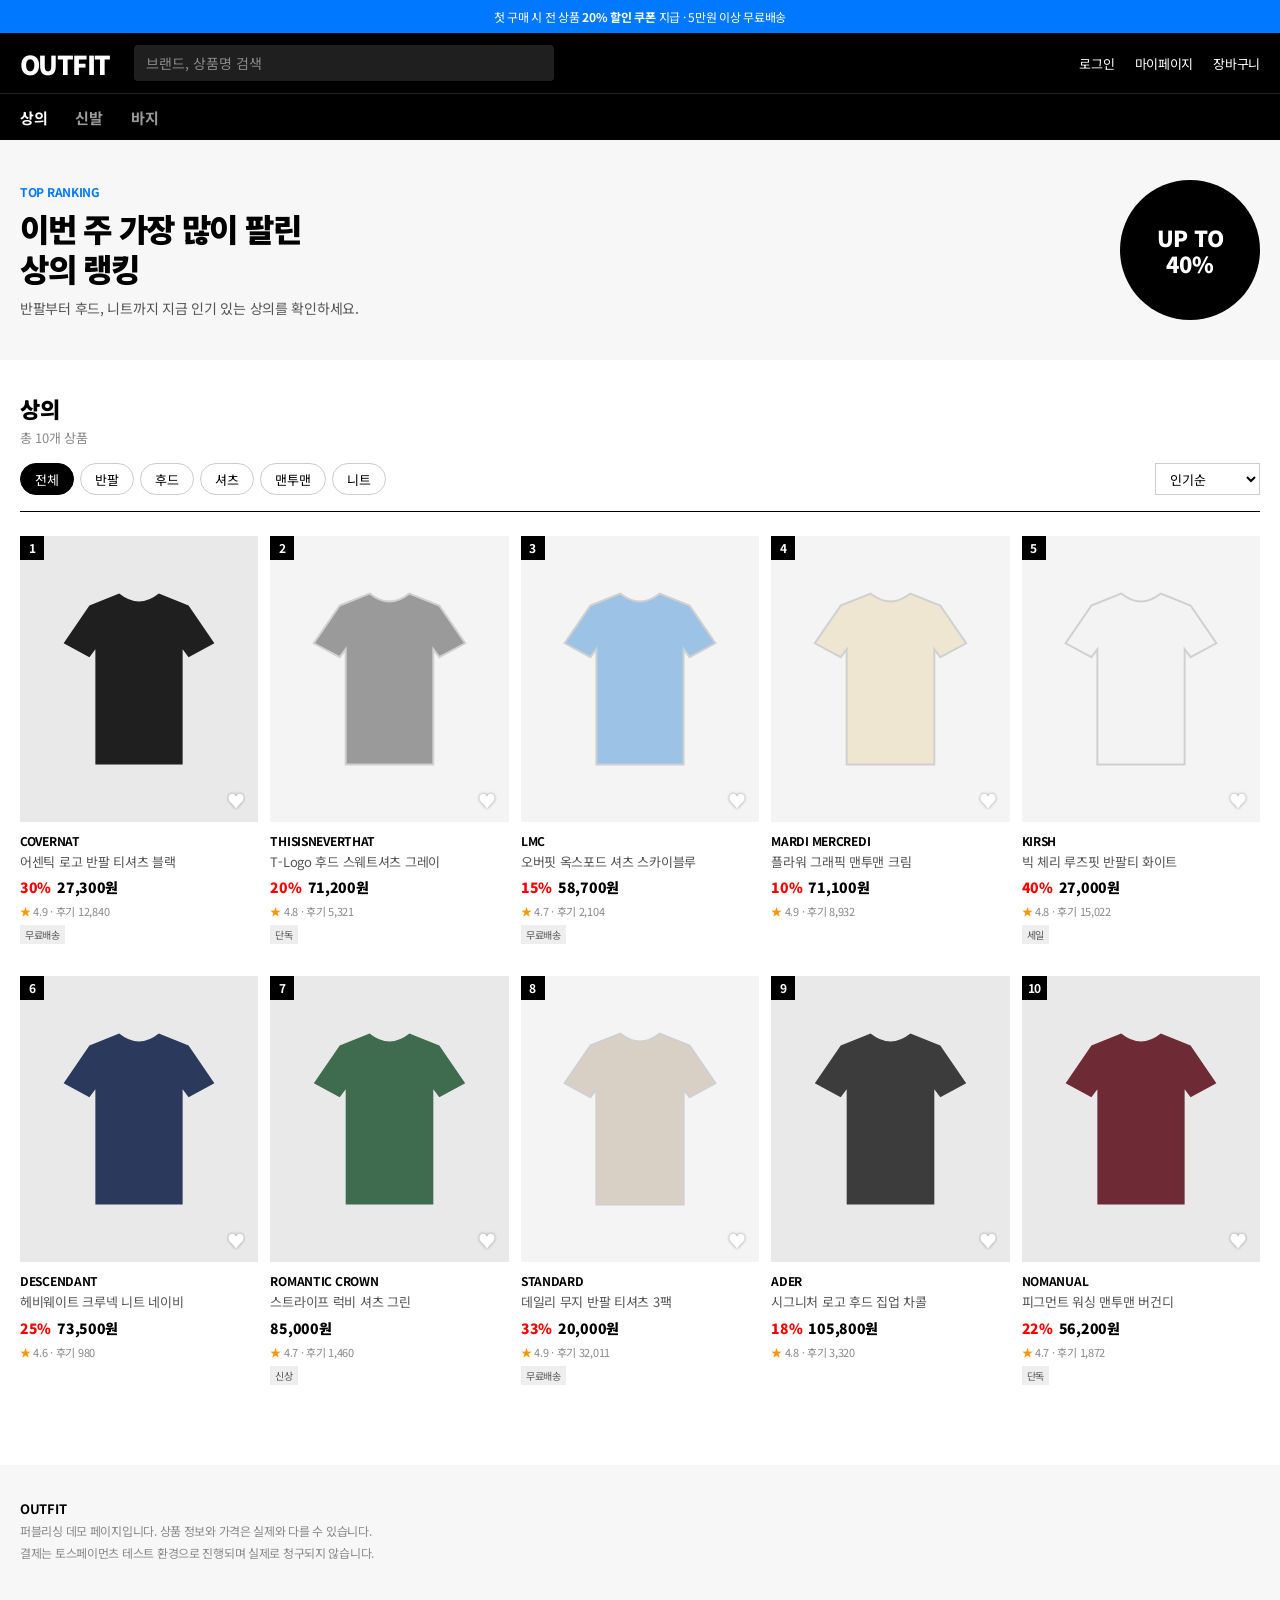
==== index.html @ f0b85797 "토스페이먼츠 결제위젯 연동 쇼핑몰 데모 상의/신발/바지 상품 페이지, 장바구니, 주문서, 결제 승인 서버(server.js)" ====
<!DOCTYPE html>
<html lang="ko">
<head>
  <meta charset="UTF-8">
  <meta name="viewport" content="width=device-width, initial-scale=1.0">
  <title>상의 | OUTFIT</title>
  <link rel="preconnect" href="https://fonts.googleapis.com">
  <link rel="preconnect" href="https://fonts.gstatic.com" crossorigin>
  <link href="https://fonts.googleapis.com/css2?family=Noto+Sans+KR:wght@400;700;900&display=swap" rel="stylesheet">
  <link rel="stylesheet" href="css/style.css">
</head>
<body data-category="top">
  <p class="top-banner">첫 구매 시 전 상품 <b>20% 할인 쿠폰</b> 지급 · 5만원 이상 무료배송</p>

  <header class="header">
    <div class="inner header__row">
      <h1><a href="index.html" class="logo">OUTFIT</a></h1>
      <label class="search">
        <span class="blind">상품 검색</span>
        <input type="search" placeholder="브랜드, 상품명 검색">
      </label>
      <nav class="header__util">
        <a href="#" class="hide-m">로그인</a>
        <a href="#" class="hide-m">마이페이지</a>
        <a href="#" class="cart-btn">장바구니<span class="cart-count">0</span></a>
      </nav>
    </div>
    <nav class="gnb">
      <ul class="inner">
        <li><a href="index.html" class="is-active">상의</a></li>
        <li><a href="shoes.html">신발</a></li>
        <li><a href="pants.html">바지</a></li>
      </ul>
    </nav>
  </header>

  <main>
    <section class="hero">
      <div class="inner hero__inner">
        <div>
          <p class="hero__label">TOP RANKING</p>
          <h2 class="hero__title">이번 주 가장 많이 팔린<br>상의 랭킹</h2>
          <p class="hero__desc">반팔부터 후드, 니트까지 지금 인기 있는 상의를 확인하세요.</p>
        </div>
        <div class="hero__badge">UP TO<br>40%</div>
      </div>
    </section>

    <section class="inner">
      <div class="section-head">
        <div>
          <h2>상의</h2>
          <p>총 <span class="list-count">0</span>개 상품</p>
        </div>
      </div>
      <div class="toolbar">
        <div class="chips"></div>
        <select class="sort" aria-label="정렬">
          <option value="rank">인기순</option>
          <option value="low">낮은 가격순</option>
          <option value="high">높은 가격순</option>
          <option value="sale">할인율순</option>
          <option value="review">후기 많은순</option>
        </select>
      </div>
      <ul class="grid"></ul>
    </section>
  </main>

  <footer class="footer">
    <div class="inner">
      <strong>OUTFIT</strong>
      <p>퍼블리싱 데모 페이지입니다. 상품 정보와 가격은 실제와 다를 수 있습니다.</p>
      <p>결제는 토스페이먼츠 테스트 환경으로 진행되며 실제로 청구되지 않습니다.</p>
    </div>
  </footer>

  <!-- 상품 상세 모달 -->
  <div class="dim"></div>
  <div class="modal" role="dialog" aria-modal="true" aria-label="상품 상세">
    <div class="modal__thumb"><img src="" alt=""></div>
    <div class="modal__body">
      <button type="button" class="modal__close" aria-label="닫기">×</button>
      <p class="modal__brand"></p>
      <p class="modal__name"></p>
      <p class="modal__price"></p>
      <p class="modal__label">사이즈</p>
      <div class="sizes"></div>
      <p class="modal__label">수량</p>
      <div class="qty">
        <button type="button" data-step="-1" aria-label="수량 빼기">−</button>
        <input type="text" value="1" readonly aria-label="수량">
        <button type="button" data-step="1" aria-label="수량 더하기">+</button>
      </div>
      <p class="modal__total"><span>총 상품금액</span><strong>0원</strong></p>
      <div class="modal__btns">
        <button type="button" class="btn" data-action="cart">장바구니</button>
        <button type="button" class="btn btn--black" data-action="buy">바로 구매</button>
      </div>
    </div>
  </div>

  <!-- 장바구니 드로어 -->
  <aside class="drawer" aria-label="장바구니">
    <div class="drawer__head">
      <h2>장바구니</h2>
      <button type="button" class="drawer__close" aria-label="닫기">×</button>
    </div>
    <div class="drawer__list"></div>
    <div class="drawer__foot">
      <p class="drawer__sum"><span>총 결제금액</span><strong class="drawer__total">0원</strong></p>
      <button type="button" class="btn btn--black drawer__order">주문하기</button>
    </div>
  </aside>

  <script src="js/products.js"></script>
  <script src="js/cart.js"></script>
  <script src="js/shop.js"></script>
</body>
</html>
---- css/style.css ----
/* ===== Base ===== */
:root {
  --black: #000;
  --white: #fff;
  --gray-50: #f7f7f7;
  --gray-100: #eee;
  --gray-300: #ccc;
  --gray-500: #888;
  --gray-700: #555;
  --red: #ff0000;
  --blue: #0078ff;
  --max: 1280px;
}

* { box-sizing: border-box; margin: 0; padding: 0; }
html { -webkit-text-size-adjust: 100%; }
body {
  font-family: "Noto Sans KR", -apple-system, BlinkMacSystemFont, "Malgun Gothic", sans-serif;
  font-size: 14px;
  color: var(--black);
  background: var(--white);
  letter-spacing: -0.02em;
}
a { color: inherit; text-decoration: none; }
button { font: inherit; color: inherit; background: none; border: 0; cursor: pointer; }
ul { list-style: none; }
img { display: block; max-width: 100%; }
.inner { max-width: var(--max); margin: 0 auto; padding: 0 20px; }
.blind { position: absolute; width: 1px; height: 1px; overflow: hidden; clip: rect(0 0 0 0); }

/* ===== Header ===== */
.top-banner {
  background: var(--blue);
  color: var(--white);
  text-align: center;
  font-size: 12px;
  padding: 8px 16px;
}
.header { background: var(--black); color: var(--white); position: sticky; top: 0; z-index: 50; }
.header__row { display: flex; align-items: center; gap: 24px; height: 60px; }
.logo { font-size: 26px; font-weight: 900; letter-spacing: -0.06em; }
.search {
  flex: 1;
  max-width: 420px;
  display: flex;
  align-items: center;
  background: #1f1f1f;
  border-radius: 4px;
  padding: 0 12px;
}
.search input {
  flex: 1;
  height: 36px;
  border: 0;
  background: transparent;
  color: var(--white);
  font: inherit;
  outline: none;
}
.search input::placeholder { color: #8a8a8a; }
.header__util { margin-left: auto; display: flex; gap: 20px; font-size: 13px; }
.cart-btn { position: relative; }
.cart-count {
  position: absolute;
  top: -8px;
  right: -14px;
  min-width: 18px;
  height: 18px;
  padding: 0 5px;
  border-radius: 9px;
  background: var(--white);
  color: var(--black);
  font-size: 11px;
  font-weight: 700;
  line-height: 18px;
  text-align: center;
}

.gnb { border-top: 1px solid #222; }
.gnb ul { display: flex; gap: 28px; height: 46px; align-items: center; overflow-x: auto; scrollbar-width: none; }
.gnb ul::-webkit-scrollbar { display: none; }
.gnb a { font-size: 15px; font-weight: 700; color: #9a9a9a; white-space: nowrap; padding: 13px 0; border-bottom: 2px solid transparent; }
.gnb a:hover { color: var(--white); }
.gnb a.is-active { color: var(--white); border-bottom-color: var(--white); }

/* ===== Hero ===== */
.hero { background: var(--gray-50); }
.hero__inner { display: flex; align-items: center; justify-content: space-between; gap: 24px; padding: 40px 20px; }
.hero__label { font-size: 12px; font-weight: 700; color: var(--blue); margin-bottom: 8px; }
.hero__title { font-size: 32px; font-weight: 900; line-height: 1.25; letter-spacing: -0.04em; }
.hero__desc { margin-top: 10px; color: var(--gray-700); }
.hero__badge {
  flex-shrink: 0;
  width: 140px;
  height: 140px;
  border-radius: 50%;
  background: var(--black);
  color: var(--white);
  display: grid;
  place-items: center;
  text-align: center;
  font-weight: 900;
  font-size: 22px;
  line-height: 1.2;
}

/* ===== Toolbar ===== */
.section-head { display: flex; align-items: flex-end; justify-content: space-between; gap: 16px; padding: 32px 0 16px; }
.section-head h2 { font-size: 22px; font-weight: 900; }
.section-head p { color: var(--gray-500); font-size: 13px; margin-top: 4px; }
.toolbar { display: flex; align-items: center; justify-content: space-between; gap: 12px; flex-wrap: wrap; padding-bottom: 16px; border-bottom: 1px solid var(--black); }
.chips { display: flex; gap: 6px; flex-wrap: wrap; }
.chip {
  height: 32px;
  padding: 0 14px;
  border: 1px solid var(--gray-300);
  border-radius: 16px;
  font-size: 13px;
  background: var(--white);
}
.chip.is-active { background: var(--black); border-color: var(--black); color: var(--white); }
.sort {
  height: 32px;
  border: 1px solid var(--gray-300);
  padding: 0 10px;
  font: inherit;
  font-size: 13px;
  background: var(--white);
}

/* ===== Product grid ===== */
.grid {
  display: grid;
  grid-template-columns: repeat(5, 1fr);
  gap: 32px 12px;
  padding: 24px 0 80px;
}
.card { position: relative; cursor: pointer; }
.card__thumb { position: relative; aspect-ratio: 5 / 6; background: var(--gray-50); overflow: hidden; }
.card__thumb img { width: 100%; height: 100%; object-fit: cover; transition: transform .3s; }
.card:hover .card__thumb img { transform: scale(1.04); }
.card__rank {
  position: absolute;
  top: 0;
  left: 0;
  min-width: 24px;
  height: 24px;
  padding: 0 6px;
  background: var(--black);
  color: var(--white);
  font-size: 12px;
  font-weight: 700;
  line-height: 24px;
  text-align: center;
}
.card__like {
  position: absolute;
  right: 8px;
  bottom: 8px;
  width: 28px;
  height: 28px;
  font-size: 18px;
  color: var(--white);
  text-shadow: 0 0 3px rgba(0, 0, 0, .4);
}
.card__like.is-on { color: var(--red); text-shadow: none; }
.card__info { padding-top: 10px; }
.card__brand { font-size: 12px; font-weight: 700; }
.card__name {
  margin-top: 4px;
  font-size: 13px;
  color: var(--gray-700);
  line-height: 1.4;
  display: -webkit-box;
  -webkit-line-clamp: 2;
  -webkit-box-orient: vertical;
  overflow: hidden;
}
.card__price { margin-top: 6px; display: flex; gap: 6px; align-items: baseline; }
.card__sale { color: var(--red); font-weight: 900; font-size: 14px; }
.card__amount { font-weight: 900; font-size: 14px; }
.card__meta { margin-top: 6px; font-size: 11px; color: var(--gray-500); }
.card__meta b { color: #ff9500; }
.tag { display: inline-block; margin-top: 6px; padding: 2px 5px; font-size: 10px; background: var(--gray-100); color: var(--gray-700); }
.empty { grid-column: 1 / -1; padding: 80px 0; text-align: center; color: var(--gray-500); }

/* ===== Modal (product detail) ===== */
.dim {
  position: fixed;
  inset: 0;
  background: rgba(0, 0, 0, .5);
  z-index: 100;
  display: none;
}
.dim.is-open { display: block; }
.modal {
  position: fixed;
  left: 50%;
  top: 50%;
  transform: translate(-50%, -50%);
  width: min(860px, calc(100% - 32px));
  max-height: calc(100% - 32px);
  overflow-y: auto;
  background: var(--white);
  z-index: 101;
  display: none;
}
.modal.is-open { display: grid; grid-template-columns: 1fr 1fr; }
.modal__thumb { background: var(--gray-50); aspect-ratio: 5 / 6; }
.modal__thumb img { width: 100%; height: 100%; object-fit: cover; }
.modal__body { padding: 28px 24px; display: flex; flex-direction: column; }
.modal__close { position: absolute; top: 10px; right: 12px; font-size: 26px; line-height: 1; }
.modal__brand { font-weight: 700; font-size: 13px; text-decoration: underline; }
.modal__name { font-size: 20px; font-weight: 700; margin-top: 8px; line-height: 1.4; }
.modal__price { margin-top: 16px; display: flex; gap: 8px; align-items: baseline; }
.modal__price del { color: var(--gray-500); font-size: 13px; }
.modal__price .card__sale, .modal__price .card__amount { font-size: 22px; }
.modal__label { margin-top: 24px; font-size: 13px; font-weight: 700; }
.sizes { display: flex; gap: 6px; flex-wrap: wrap; margin-top: 8px; }
.size {
  min-width: 52px;
  height: 40px;
  padding: 0 10px;
  border: 1px solid var(--gray-300);
  font-size: 13px;
}
.size.is-active { border-color: var(--black); background: var(--black); color: var(--white); }
.qty { display: inline-flex; margin-top: 8px; border: 1px solid var(--gray-300); }
.qty button { width: 36px; height: 36px; font-size: 16px; }
.qty input { width: 48px; border: 0; border-left: 1px solid var(--gray-300); border-right: 1px solid var(--gray-300); text-align: center; font: inherit; }
.modal__total { margin-top: auto; padding-top: 24px; display: flex; justify-content: space-between; font-weight: 700; }
.modal__total strong { font-size: 20px; font-weight: 900; }
.modal__btns { display: grid; grid-template-columns: 1fr 1fr; gap: 8px; margin-top: 16px; }

.btn {
  height: 52px;
  font-size: 15px;
  font-weight: 700;
  border: 1px solid var(--black);
  background: var(--white);
  display: inline-flex;
  align-items: center;
  justify-content: center;
}
.btn--black { background: var(--black); color: var(--white); }
.btn--blue { background: var(--blue); border-color: var(--blue); color: var(--white); }
.btn:disabled { opacity: .4; cursor: not-allowed; }

/* ===== Cart drawer ===== */
.drawer {
  position: fixed;
  top: 0;
  right: 0;
  width: min(420px, 100%);
  height: 100%;
  background: var(--white);
  z-index: 101;
  transform: translateX(100%);
  transition: transform .25s;
  display: flex;
  flex-direction: column;
}
.drawer.is-open { transform: none; }
.drawer__head { display: flex; justify-content: space-between; align-items: center; height: 60px; padding: 0 20px; border-bottom: 1px solid var(--black); }
.drawer__head h2 { font-size: 18px; font-weight: 900; }
.drawer__head button { font-size: 26px; }
.drawer__list { flex: 1; overflow-y: auto; padding: 0 20px; }
.drawer__foot { padding: 16px 20px 20px; border-top: 1px solid var(--gray-100); }
.drawer__sum { display: flex; justify-content: space-between; margin-bottom: 12px; font-weight: 700; }
.drawer__sum strong { font-size: 18px; font-weight: 900; }
.drawer__foot .btn { width: 100%; }

.line { display: flex; gap: 12px; padding: 16px 0; border-bottom: 1px solid var(--gray-100); }
.line__thumb { width: 72px; flex-shrink: 0; aspect-ratio: 5 / 6; background: var(--gray-50); }
.line__thumb img { width: 100%; height: 100%; object-fit: cover; }
.line__info { flex: 1; min-width: 0; }
.line__brand { font-size: 12px; font-weight: 700; }
.line__name { font-size: 13px; color: var(--gray-700); margin-top: 2px; }
.line__opt { font-size: 12px; color: var(--gray-500); margin-top: 4px; }
.line__bottom { display: flex; justify-content: space-between; align-items: center; margin-top: 8px; }
.line__bottom .qty { margin-top: 0; }
.line__bottom .qty button { width: 28px; height: 28px; }
.line__bottom .qty input { width: 36px; }
.line__price { font-weight: 900; }
.line__del { font-size: 12px; color: var(--gray-500); text-decoration: underline; }

/* ===== Toast ===== */
.toast {
  position: fixed;
  left: 50%;
  bottom: 32px;
  transform: translate(-50%, 20px);
  background: rgba(0, 0, 0, .85);
  color: var(--white);
  padding: 12px 20px;
  border-radius: 4px;
  font-size: 13px;
  opacity: 0;
  pointer-events: none;
  transition: .2s;
  z-index: 200;
}
.toast.is-show { opacity: 1; transform: translate(-50%, 0); }

/* ===== Checkout ===== */
.page-title { font-size: 24px; font-weight: 900; padding: 32px 0 16px; border-bottom: 1px solid var(--black); }
.checkout { display: grid; grid-template-columns: 1fr 380px; gap: 40px; padding: 24px 0 80px; align-items: start; }
.box + .box { margin-top: 32px; }
.box__title { font-size: 16px; font-weight: 900; padding-bottom: 12px; border-bottom: 1px solid var(--gray-100); }
.form-row { display: grid; grid-template-columns: 100px 1fr; align-items: center; gap: 12px; margin-top: 12px; }
.form-row label { font-size: 13px; color: var(--gray-700); }
.form-row input {
  height: 42px;
  padding: 0 12px;
  border: 1px solid var(--gray-300);
  font: inherit;
  outline: none;
}
.form-row input:focus { border-color: var(--black); }
.summary { position: sticky; top: 130px; border: 1px solid var(--black); padding: 20px; }
.summary__row { display: flex; justify-content: space-between; margin-top: 10px; font-size: 13px; }
.summary__row.is-total { margin-top: 16px; padding-top: 16px; border-top: 1px solid var(--gray-100); font-size: 15px; font-weight: 700; }
.summary__row.is-total strong { font-size: 22px; font-weight: 900; color: var(--blue); }
.summary .btn { width: 100%; margin-top: 20px; }
.notice { margin-top: 12px; font-size: 12px; color: var(--gray-500); line-height: 1.6; }
#payment-method, #agreement { margin: 0 -24px; }

/* ===== Result ===== */
.result { max-width: 520px; margin: 0 auto; padding: 80px 20px; text-align: center; }
.result__icon {
  width: 72px;
  height: 72px;
  margin: 0 auto 20px;
  border-radius: 50%;
  background: var(--black);
  color: var(--white);
  font-size: 34px;
  display: grid;
  place-items: center;
}
.result__icon.is-fail { background: var(--red); }
.result h1 { font-size: 24px; font-weight: 900; }
.result p { margin-top: 8px; color: var(--gray-700); }
.result dl { margin-top: 32px; text-align: left; border-top: 1px solid var(--black); }
.result dl div { display: flex; justify-content: space-between; gap: 16px; padding: 12px 0; border-bottom: 1px solid var(--gray-100); font-size: 13px; }
.result dt { color: var(--gray-500); flex-shrink: 0; }
.result dd { font-weight: 700; word-break: break-all; text-align: right; }
.result .btn { width: 100%; margin-top: 32px; }

/* ===== Footer ===== */
.footer { background: var(--gray-50); padding: 32px 0 48px; font-size: 12px; color: var(--gray-500); line-height: 1.8; }
.footer strong { color: var(--black); font-size: 13px; }

/* ===== Responsive ===== */
@media (max-width: 1100px) { .grid { grid-template-columns: repeat(4, 1fr); } }
@media (max-width: 860px) {
  .grid { grid-template-columns: repeat(3, 1fr); }
  .checkout { grid-template-columns: 1fr; }
  .summary { position: static; }
  .header__util .hide-m { display: none; }
}
@media (max-width: 640px) {
  .inner { padding: 0 16px; }
  .header__row { gap: 12px; }
  .logo { font-size: 22px; }
  .search { display: none; }
  .hero__inner { padding: 28px 16px; }
  .hero__title { font-size: 24px; }
  .hero__badge { width: 96px; height: 96px; font-size: 16px; }
  .grid { grid-template-columns: repeat(2, 1fr); gap: 24px 8px; }
  .modal.is-open { grid-template-columns: 1fr; }
  .modal__thumb { aspect-ratio: 1 / 1; }
  .form-row { grid-template-columns: 1fr; gap: 6px; }
}
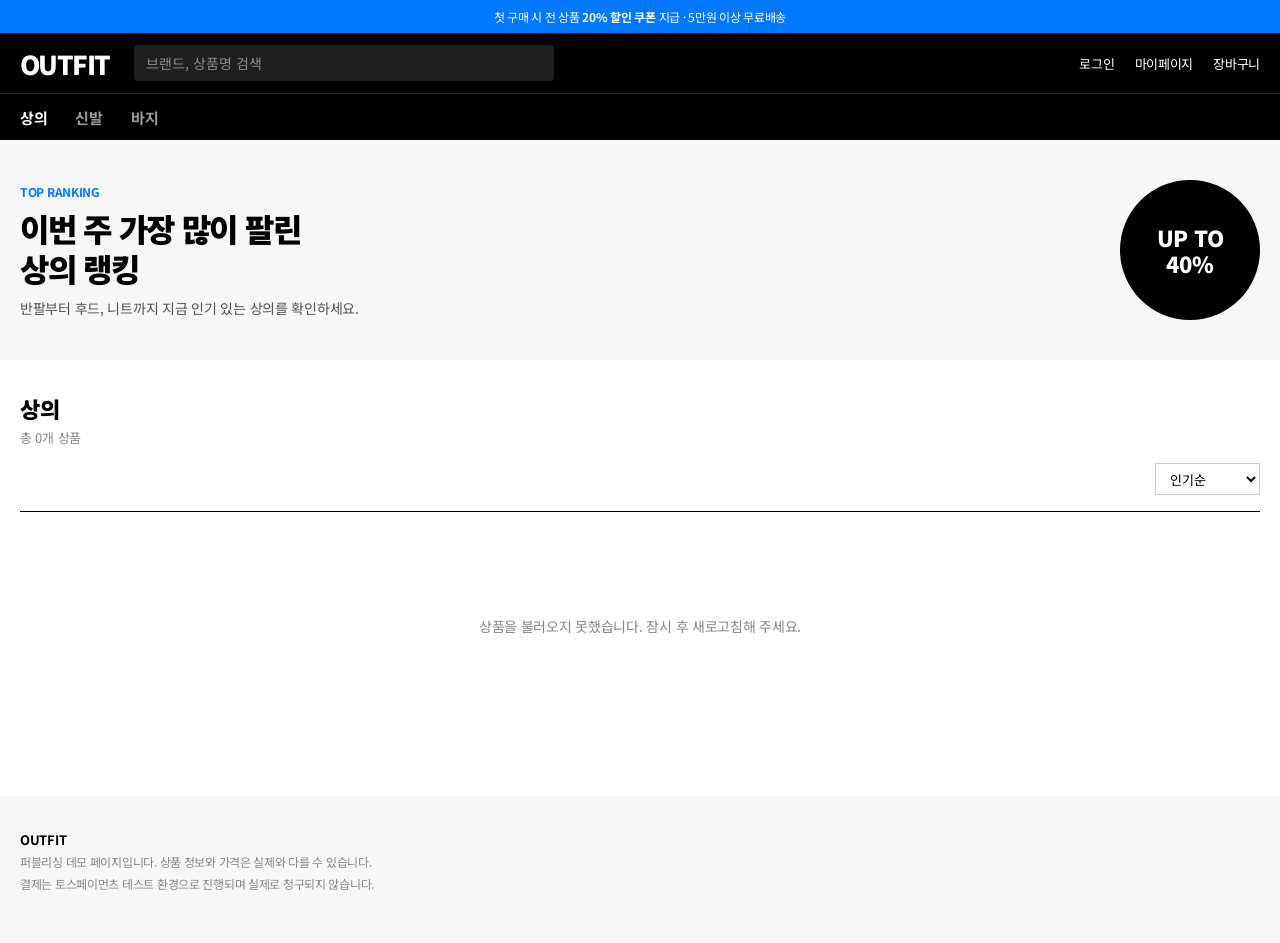
==== commit 852d92de: "Supabase DB 연동: 주문·결제 저장, 회원, 마이페이지, 찜·리뷰, 관리자 - 주문과 결제 내역을 Supabase DB에 저장 (결제 실패 사유, 중복 승인 방지, 금액 " ====
--- a/index.html
+++ b/index.html
@@ -20,8 +20,9 @@
         <input type="search" placeholder="브랜드, 상품명 검색">
       </label>
       <nav class="header__util">
-        <a href="#" class="hide-m">로그인</a>
-        <a href="#" class="hide-m">마이페이지</a>
+        <a href="admin.html" class="admin-link" hidden>관리자</a>
+        <a href="login.html" class="auth-link">로그인</a>
+        <a href="mypage.html">마이페이지</a>
         <a href="#" class="cart-btn">장바구니<span class="cart-count">0</span></a>
       </nav>
     </div>
@@ -97,6 +98,7 @@
         <button type="button" class="btn" data-action="cart">장바구니</button>
         <button type="button" class="btn btn--black" data-action="buy">바로 구매</button>
       </div>
+      <div class="reviews"></div>
     </div>
   </div>
 
@@ -113,7 +115,9 @@
     </div>
   </aside>
 
+  <script src="https://cdn.jsdelivr.net/npm/@supabase/supabase-js@2.105.0/dist/umd/supabase.js"></script>
   <script src="js/products.js"></script>
+  <script src="js/db.js"></script>
   <script src="js/cart.js"></script>
   <script src="js/shop.js"></script>
 </body>
--- a/css/style.css
+++ b/css/style.css
@@ -26,6 +26,7 @@
 ul { list-style: none; }
 img { display: block; max-width: 100%; }
 .inner { max-width: var(--max); margin: 0 auto; padding: 0 20px; }
+[hidden] { display: none !important; }
 .blind { position: absolute; width: 1px; height: 1px; overflow: hidden; clip: rect(0 0 0 0); }
 
 /* ===== Header ===== */
@@ -347,6 +348,143 @@
 .result dd { font-weight: 700; word-break: break-all; text-align: right; }
 .result .btn { width: 100%; margin-top: 32px; }
 
+/* ===== 품절 / 경고 ===== */
+.card.is-soldout .card__thumb img { opacity: .45; }
+.card__soldout {
+  position: absolute;
+  left: 50%;
+  top: 50%;
+  transform: translate(-50%, -50%);
+  padding: 6px 14px;
+  background: rgba(0, 0, 0, .75);
+  color: var(--white);
+  font-size: 13px;
+  font-weight: 700;
+}
+.size { display: inline-flex; flex-direction: column; align-items: center; justify-content: center; line-height: 1.2; }
+.size small { font-size: 10px; color: var(--red); }
+.size.is-active small { color: #ffb3b3; }
+.size.is-soldout { color: var(--gray-300); background: var(--gray-50); cursor: not-allowed; text-decoration: line-through; }
+.size.is-soldout small { color: var(--gray-500); text-decoration: none; }
+.warn { font-style: normal; color: var(--red); font-weight: 700; font-size: 12px; }
+.link { color: var(--blue); text-decoration: underline; font-size: inherit; }
+.muted { color: var(--gray-500); }
+.block { display: block; margin-top: 2px; }
+.mono { font-family: Consolas, Menlo, monospace; font-size: 12px; }
+.check { display: inline-flex; align-items: center; gap: 6px; margin-top: 14px; font-size: 13px; cursor: pointer; }
+.btn--small { height: 34px; padding: 0 14px; font-size: 13px; }
+
+/* ===== 리뷰 (상품 상세) ===== */
+.reviews { grid-column: 1 / -1; padding: 20px 24px 28px; border-top: 1px solid var(--gray-100); }
+.reviews__title { font-size: 15px; font-weight: 900; }
+.reviews__title span { color: var(--gray-500); }
+.reviews__title b { margin-left: 6px; color: #ff9500; }
+.reviews__empty { margin-top: 10px; color: var(--gray-500); font-size: 13px; }
+.review { padding: 14px 0; border-bottom: 1px solid var(--gray-100); }
+.review__head { display: flex; justify-content: space-between; gap: 8px; font-size: 12px; color: var(--gray-500); }
+.review__body { margin-top: 6px; font-size: 13px; line-height: 1.6; white-space: pre-wrap; word-break: break-word; }
+.stars { color: #ff9500; letter-spacing: 1px; }
+
+/* ===== 탭 / 페이지 ===== */
+.page { padding-bottom: 80px; min-height: 60vh; }
+.page-title small { font-size: 14px; font-weight: 400; color: var(--gray-500); margin-left: 8px; }
+.tabs { display: flex; border-bottom: 1px solid var(--gray-100); margin-top: 8px; }
+.tab { flex: 0 0 auto; padding: 14px 18px; font-size: 15px; font-weight: 700; color: var(--gray-500); border-bottom: 2px solid transparent; margin-bottom: -1px; }
+.tab.is-active { color: var(--black); border-bottom-color: var(--black); }
+.panel { padding-top: 20px; }
+.panel .toolbar { border-bottom: 0; }
+
+/* ===== 로그인 ===== */
+.auth { max-width: 420px; margin: 0 auto; padding: 48px 20px 80px; }
+.auth .tabs { margin: 0 0 24px; }
+.auth .tab { flex: 1; }
+.field { margin-top: 14px; }
+.field label { display: block; font-size: 13px; color: var(--gray-700); margin-bottom: 6px; }
+.field input, .form-row select, .review-form textarea {
+  width: 100%;
+  height: 46px;
+  padding: 0 12px;
+  border: 1px solid var(--gray-300);
+  font: inherit;
+  outline: none;
+  background: var(--white);
+}
+.field input:focus, .review-form textarea:focus { border-color: var(--black); }
+.auth__form .btn { width: 100%; margin-top: 24px; }
+
+/* ===== 마이페이지 ===== */
+.order-row {
+  display: flex;
+  align-items: center;
+  gap: 14px;
+  width: 100%;
+  padding: 14px 0;
+  border-bottom: 1px solid var(--gray-100);
+  text-align: left;
+}
+.order-row:hover { background: var(--gray-50); }
+.order-row__thumb { width: 56px; flex-shrink: 0; aspect-ratio: 5 / 6; background: var(--gray-50); }
+.order-row__thumb img { width: 100%; height: 100%; object-fit: cover; }
+.order-row__info { flex: 1; min-width: 0; display: flex; flex-direction: column; gap: 3px; }
+.order-row__date { font-size: 12px; color: var(--gray-500); overflow: hidden; text-overflow: ellipsis; white-space: nowrap; }
+.order-row__name { font-size: 14px; }
+.order-row__amount { font-size: 13px; font-weight: 700; }
+.badge { display: inline-block; padding: 3px 8px; border-radius: 3px; font-size: 12px; font-weight: 700; white-space: nowrap; background: var(--gray-100); color: var(--gray-700); }
+.badge--paid { background: #e6f1ff; color: var(--blue); }
+.badge--preparing { background: #fff4e0; color: #b46b00; }
+.badge--shipping { background: #e8f7ee; color: #1d7a3e; }
+.badge--delivered { background: var(--black); color: var(--white); }
+.badge--canceled, .badge--failed { background: #ffecec; color: #d40000; }
+.order-detail .box__title { margin-top: 28px; }
+.back-btn { color: var(--gray-700); font-size: 13px; }
+.detail-head { display: flex; justify-content: space-between; align-items: flex-start; gap: 12px; margin-top: 16px; }
+.detail-head h3 { font-size: 16px; word-break: break-all; }
+.detail-head__date { font-size: 12px; color: var(--gray-500); }
+.info-list div { display: flex; gap: 16px; padding: 10px 0; border-bottom: 1px solid var(--gray-100); font-size: 13px; }
+.info-list dt { width: 90px; flex-shrink: 0; color: var(--gray-500); }
+.info-list dd { flex: 1; word-break: break-all; }
+.cancel-btn { width: 100%; margin-top: 28px; }
+.line .btn--small { margin-top: 10px; }
+.my-review { margin-top: 10px; padding: 10px; background: var(--gray-50); font-size: 13px; line-height: 1.5; }
+.my-review .link { margin-left: 6px; font-size: 12px; color: var(--gray-500); }
+.review-form { margin-top: 10px; }
+.review-form textarea { height: 90px; padding: 10px 12px; resize: vertical; margin-top: 6px; }
+.review-form .btn { margin-top: 6px; }
+.star-pick button { font-size: 24px; color: var(--gray-300); padding: 0 2px; }
+.star-pick button.is-on { color: #ff9500; }
+.info-form { max-width: 560px; }
+.info-form .btn { margin-top: 24px; width: 160px; }
+.form-row input[readonly] { background: var(--gray-50); color: var(--gray-500); }
+
+/* ===== 관리자 ===== */
+.admin-badge { font-size: 11px; font-weight: 700; padding: 2px 6px; border: 1px solid var(--white); vertical-align: middle; margin-left: 6px; }
+.table-wrap { overflow-x: auto; }
+.table { width: 100%; border-collapse: collapse; font-size: 13px; }
+.table th { text-align: left; padding: 10px 8px; border-top: 1px solid var(--black); border-bottom: 1px solid var(--gray-300); font-size: 12px; color: var(--gray-700); white-space: nowrap; }
+.table td { padding: 10px 8px; border-bottom: 1px solid var(--gray-100); vertical-align: middle; }
+.table .num { text-align: right; white-space: nowrap; }
+.table tr.is-click { cursor: pointer; }
+.table tr.is-click:hover td { background: var(--gray-50); }
+.table tr.is-off td { opacity: .5; }
+.table .empty { padding: 48px 0; }
+.table--compact td { padding: 8px 4px; }
+.thumb { width: 44px; aspect-ratio: 5 / 6; object-fit: cover; }
+.stock-cell span { display: inline-block; margin: 0 8px 2px 0; font-size: 12px; color: var(--gray-700); white-space: nowrap; }
+.stock-cell span.is-zero b { color: var(--red); }
+.modal--panel { padding: 28px 24px; }
+.modal--panel.is-open { display: block; }
+.modal--panel .modal__close { top: 14px; right: 16px; }
+.panel-title { font-size: 18px; font-weight: 900; display: flex; align-items: center; gap: 8px; }
+.modal--panel .box__title { margin-top: 24px; }
+.panel-btns { display: flex; gap: 8px; margin-top: 24px; }
+.panel-btns .btn { flex: 1; }
+.stock-inputs { display: flex; flex-wrap: wrap; gap: 8px; margin-top: 8px; }
+.stock-inputs label { display: flex; flex-direction: column; gap: 4px; font-size: 12px; color: var(--gray-700); }
+.stock-inputs input { width: 72px; height: 38px; padding: 0 8px; border: 1px solid var(--gray-300); font: inherit; }
+.form-row input[type="color"] { padding: 2px; width: 80px; }
+.result__btns { display: grid; gap: 8px; margin-top: 32px; }
+.result__btns .btn { width: 100%; margin-top: 0; }
+
 /* ===== Footer ===== */
 .footer { background: var(--gray-50); padding: 32px 0 48px; font-size: 12px; color: var(--gray-500); line-height: 1.8; }
 .footer strong { color: var(--black); font-size: 13px; }
@@ -370,5 +508,8 @@
   .grid { grid-template-columns: repeat(2, 1fr); gap: 24px 8px; }
   .modal.is-open { grid-template-columns: 1fr; }
   .modal__thumb { aspect-ratio: 1 / 1; }
+  .header__util { gap: 12px; font-size: 12px; }
+  .tab { padding: 12px 12px; font-size: 14px; }
   .form-row { grid-template-columns: 1fr; gap: 6px; }
-}
+  #payment-method, #agreement { margin: 0 -16px; }
+}
